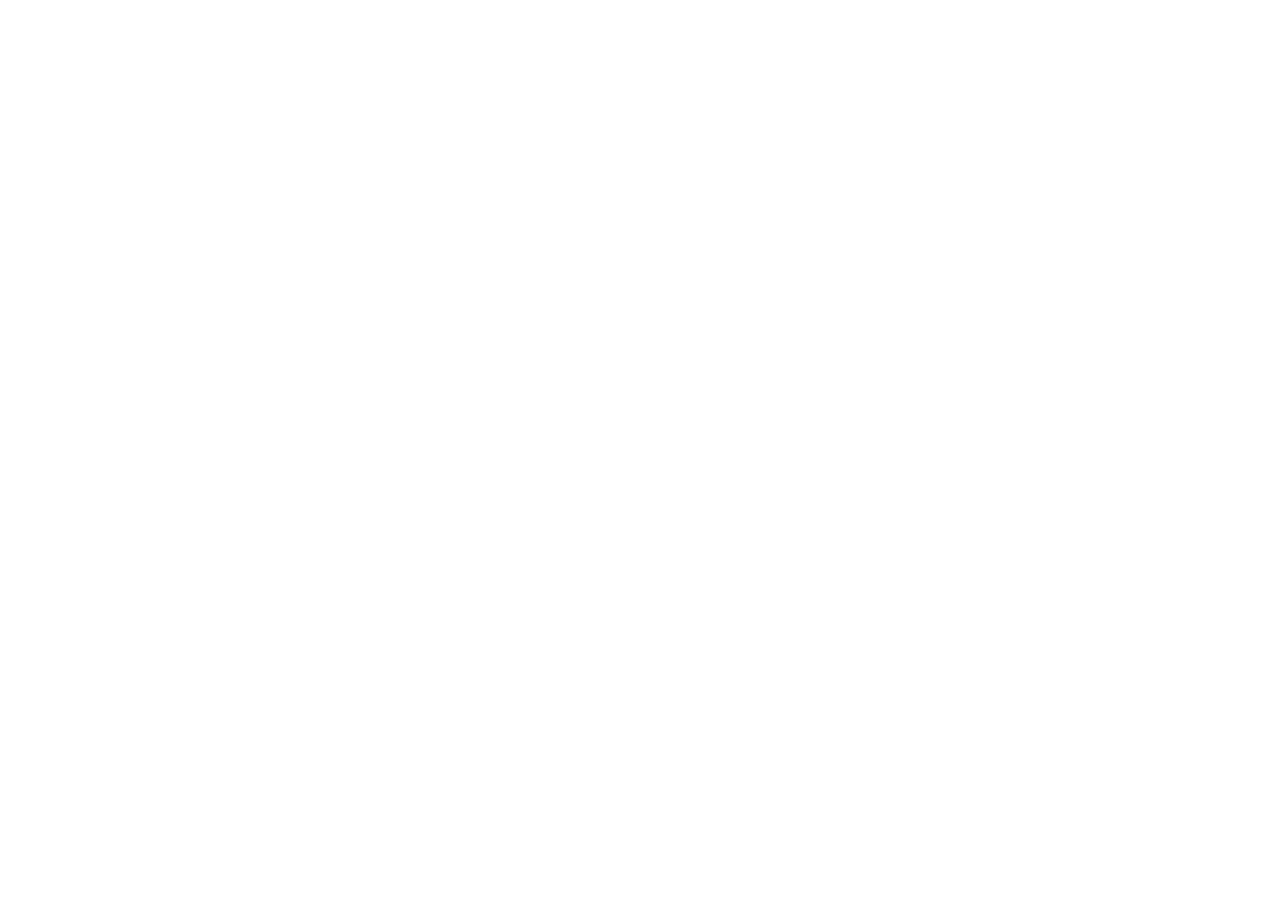
==== index.html @ 67db7e30 "feat: add source code to use in application" ====
<!doctype html>
<html lang="en">
  <head>
    <meta charset="UTF-8" />
    <meta name="viewport" content="width=device-width, initial-scale=1" />
    <title></title>
    <link href="./style.css" rel="stylesheet" />
  </head>
  <body>
    <nav></nav>
    <main></main>
    <footer></footer>
  </body>
</html>
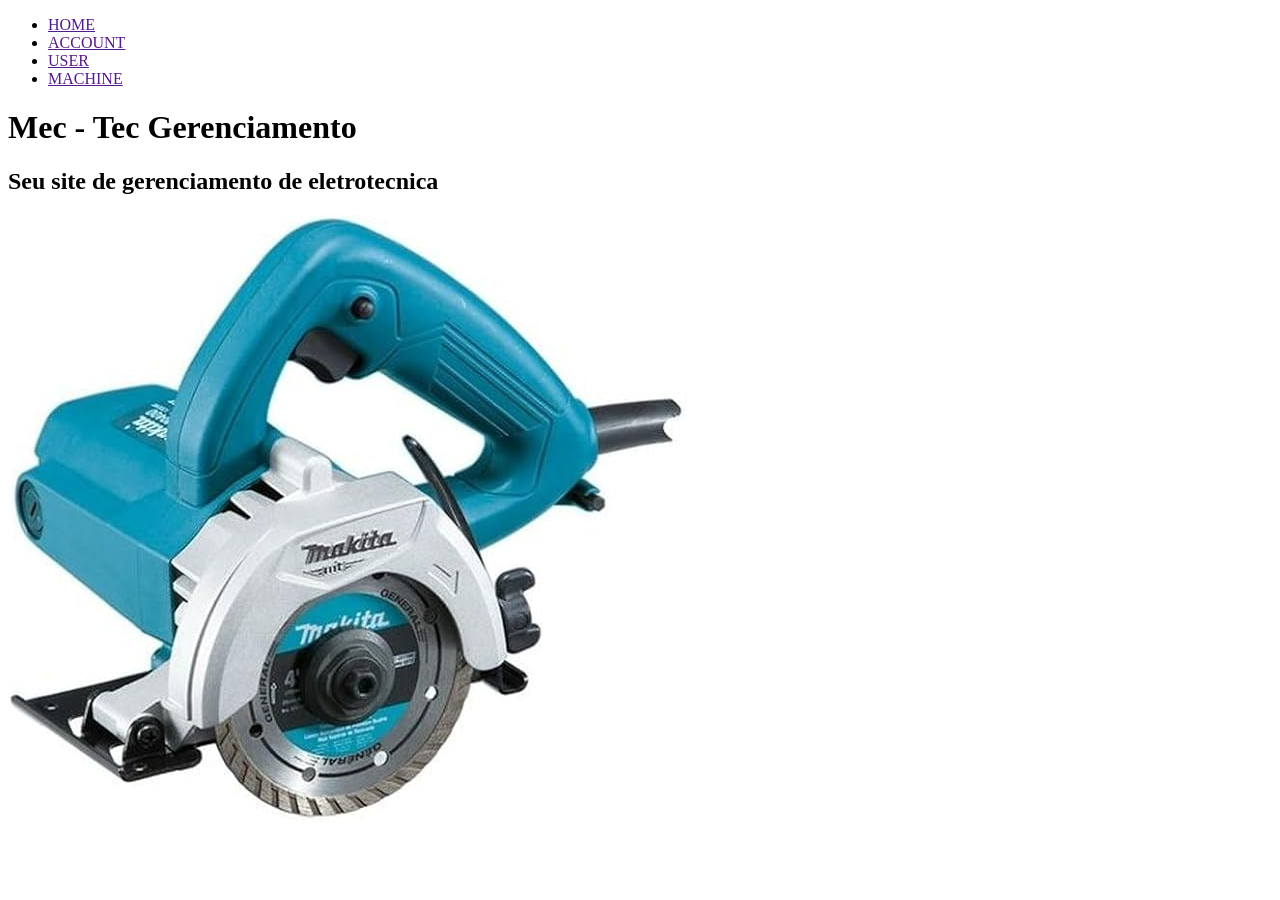
==== commit 36bcefb7: "feat: ne" ====
--- a/index.html
+++ b/index.html
@@ -7,8 +7,27 @@
     <link href="./style.css" rel="stylesheet" />
   </head>
   <body>
-    <nav></nav>
-    <main></main>
+    <nav>
+      <ul>
+        <li>
+          <a href=""><span>HOME</span></a>
+        </li>
+        <li>
+          <a href=""><span>ACCOUNT</span></a>
+        </li>
+        <li>
+          <a href=""><span>USER</span></a>
+        </li>
+        <li>
+          <a href=""><span>MACHINE</span></a>
+        </li>
+      </ul>
+    </nav>
+    <main>
+      <h1>Mec - Tec Gerenciamento</h1>
+      <h2>Seu site de gerenciamento de eletrotecnica</h2>
+      <img src="./public/img/makita.jpg" alt="Foto de uma makita" />
+    </main>
     <footer></footer>
   </body>
 </html>
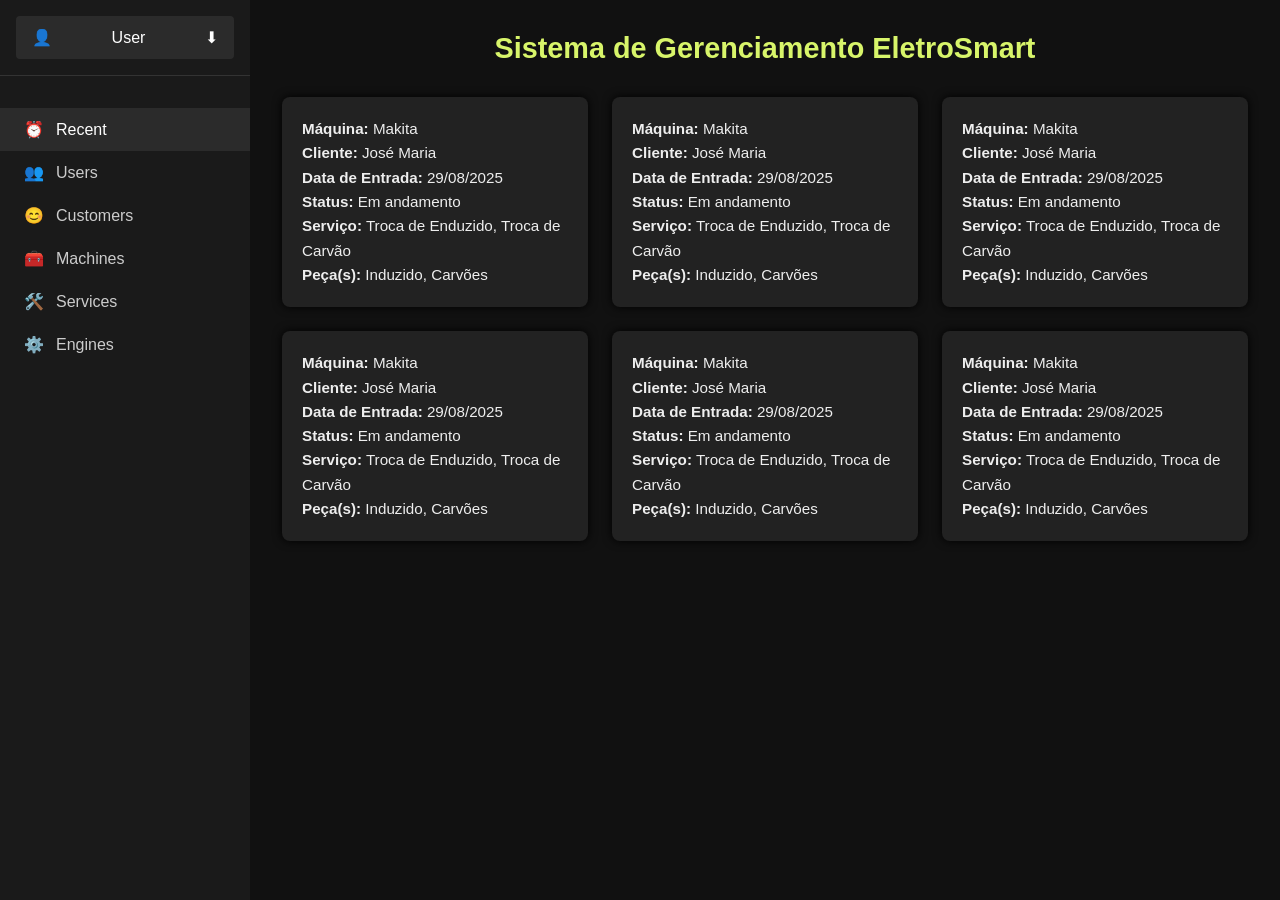
==== commit 8346ca50: "feat: add new style to use in home project" ====
--- a/index.html
+++ b/index.html
@@ -1,33 +1,88 @@
 <!doctype html>
-<html lang="en">
+<html lang="pt-BR">
   <head>
     <meta charset="UTF-8" />
-    <meta name="viewport" content="width=device-width, initial-scale=1" />
-    <title></title>
-    <link href="./style.css" rel="stylesheet" />
+    <meta name="viewport" content="width=device-width, initial-scale=1.0" />
+    <title>Sistema de Gerenciamento EletroSmart</title>
+    <link rel="stylesheet" href="style.css" />
   </head>
   <body>
-    <nav>
-      <ul>
-        <li>
-          <a href=""><span>HOME</span></a>
-        </li>
-        <li>
-          <a href=""><span>ACCOUNT</span></a>
-        </li>
-        <li>
-          <a href=""><span>USER</span></a>
-        </li>
-        <li>
-          <a href=""><span>MACHINE</span></a>
-        </li>
-      </ul>
-    </nav>
-    <main>
-      <h1>Mec - Tec Gerenciamento</h1>
-      <h2>Seu site de gerenciamento de eletrotecnica</h2>
-      <img src="./public/img/makita.jpg" alt="Foto de uma makita" />
+    <aside class="sidebar">
+      <div class="user-section">
+        <button class="user-btn">
+          <span class="icon">👤</span> User <span class="arrow">⬇</span>
+        </button>
+      </div>
+
+      <nav class="menu">
+        <ul>
+          <li class="active"><span class="icon">⏰</span> Recent</li>
+          <li><span class="icon">👥</span> Users</li>
+          <li><span class="icon">😊</span> Customers</li>
+          <li><span class="icon">🧰</span> Machines</li>
+          <li><span class="icon">🛠️</span> Services</li>
+          <li><span class="icon">⚙️</span> Engines</li>
+        </ul>
+      </nav>
+    </aside>
+
+    <main class="content">
+      <h1 class="title">Sistema de Gerenciamento EletroSmart</h1>
+      <section class="cards">
+        <div class="card">
+          <p><strong>Máquina:</strong> Makita</p>
+          <p><strong>Cliente:</strong> José Maria</p>
+          <p><strong>Data de Entrada:</strong> 29/08/2025</p>
+          <p><strong>Status:</strong> Em andamento</p>
+          <p><strong>Serviço:</strong> Troca de Enduzido, Troca de Carvão</p>
+          <p><strong>Peça(s):</strong> Induzido, Carvões</p>
+        </div>
+
+        <div class="card">
+          <p><strong>Máquina:</strong> Makita</p>
+          <p><strong>Cliente:</strong> José Maria</p>
+          <p><strong>Data de Entrada:</strong> 29/08/2025</p>
+          <p><strong>Status:</strong> Em andamento</p>
+          <p><strong>Serviço:</strong> Troca de Enduzido, Troca de Carvão</p>
+          <p><strong>Peça(s):</strong> Induzido, Carvões</p>
+        </div>
+
+        <div class="card">
+          <p><strong>Máquina:</strong> Makita</p>
+          <p><strong>Cliente:</strong> José Maria</p>
+          <p><strong>Data de Entrada:</strong> 29/08/2025</p>
+          <p><strong>Status:</strong> Em andamento</p>
+          <p><strong>Serviço:</strong> Troca de Enduzido, Troca de Carvão</p>
+          <p><strong>Peça(s):</strong> Induzido, Carvões</p>
+        </div>
+
+        <div class="card">
+          <p><strong>Máquina:</strong> Makita</p>
+          <p><strong>Cliente:</strong> José Maria</p>
+          <p><strong>Data de Entrada:</strong> 29/08/2025</p>
+          <p><strong>Status:</strong> Em andamento</p>
+          <p><strong>Serviço:</strong> Troca de Enduzido, Troca de Carvão</p>
+          <p><strong>Peça(s):</strong> Induzido, Carvões</p>
+        </div>
+
+        <div class="card">
+          <p><strong>Máquina:</strong> Makita</p>
+          <p><strong>Cliente:</strong> José Maria</p>
+          <p><strong>Data de Entrada:</strong> 29/08/2025</p>
+          <p><strong>Status:</strong> Em andamento</p>
+          <p><strong>Serviço:</strong> Troca de Enduzido, Troca de Carvão</p>
+          <p><strong>Peça(s):</strong> Induzido, Carvões</p>
+        </div>
+
+        <div class="card">
+          <p><strong>Máquina:</strong> Makita</p>
+          <p><strong>Cliente:</strong> José Maria</p>
+          <p><strong>Data de Entrada:</strong> 29/08/2025</p>
+          <p><strong>Status:</strong> Em andamento</p>
+          <p><strong>Serviço:</strong> Troca de Enduzido, Troca de Carvão</p>
+          <p><strong>Peça(s):</strong> Induzido, Carvões</p>
+        </div>
+      </section>
     </main>
-    <footer></footer>
   </body>
 </html>
--- a/style.css
+++ b/style.css
@@ -0,0 +1,102 @@
+* {
+  margin: 0;
+  padding: 0;
+  box-sizing: border-box;
+}
+
+body {
+  font-family: "Segoe UI", sans-serif;
+  background-color: #111;
+  color: #eee;
+  display: flex;
+  height: 100vh;
+}
+
+/* Sidebar */
+.sidebar {
+  width: 250px;
+  background-color: #1a1a1a;
+  display: flex;
+  flex-direction: column;
+  padding-top: 1rem;
+}
+
+.user-section {
+  padding: 0 1rem 1rem;
+  border-bottom: 1px solid #333;
+}
+
+.user-btn {
+  width: 100%;
+  background: #2b2b2b;
+  color: #fff;
+  border: none;
+  padding: 0.75rem 1rem;
+  border-radius: 4px;
+  font-size: 1rem;
+  display: flex;
+  justify-content: space-between;
+  align-items: center;
+  cursor: pointer;
+}
+
+.user-btn:hover {
+  background: #3a3a3a;
+}
+
+.menu {
+  flex-grow: 1;
+  margin-top: 2rem;
+}
+
+.menu ul {
+  list-style: none;
+}
+
+.menu li {
+  padding: 0.75rem 1.5rem;
+  font-size: 1rem;
+  color: #ccc;
+  display: flex;
+  align-items: center;
+  gap: 0.75rem;
+  cursor: pointer;
+  transition: background 0.3s;
+}
+
+.menu li:hover,
+.menu .active {
+  background-color: #2b2b2b;
+  color: #fff;
+}
+
+/* Main Content */
+.content {
+  flex: 1;
+  padding: 2rem;
+  overflow-y: auto;
+  background-color: #111;
+}
+
+.title {
+  text-align: center;
+  color: #d8f56a;
+  font-size: 1.8rem;
+  margin-bottom: 2rem;
+}
+
+/* Cards */
+.cards {
+  display: grid;
+  grid-template-columns: repeat(auto-fit, minmax(300px, 1fr));
+  gap: 1.5rem;
+}
+
+.card {
+  background-color: #222;
+  padding: 1.25rem;
+  border-radius: 8px;
+  box-shadow: 0 0 10px #000;
+  font-size: 0.95rem;
+  line-height: 1.6;
+}
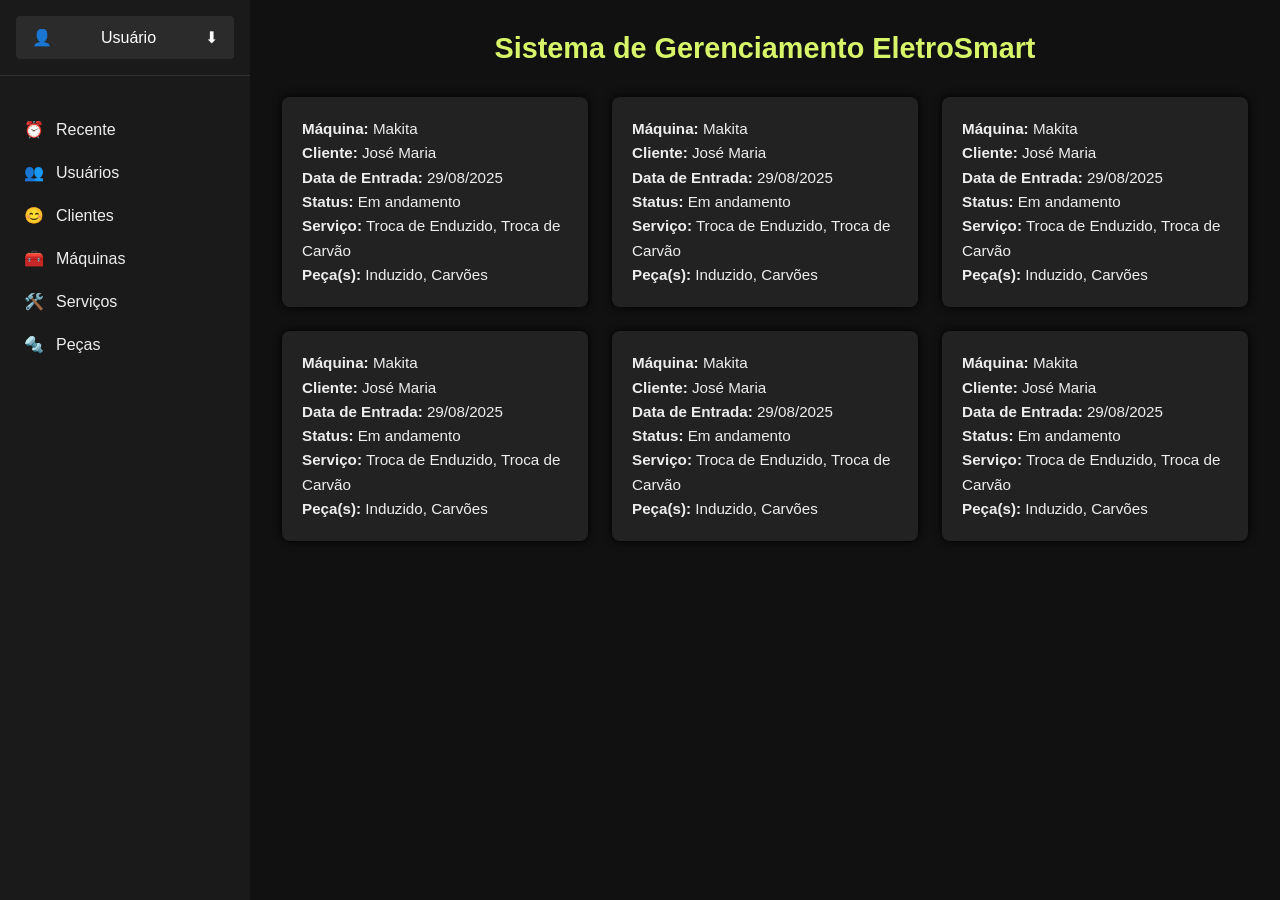
==== commit 3e817486: "feat: add html for use in project" ====
--- a/index.html
+++ b/index.html
@@ -4,24 +4,163 @@
     <meta charset="UTF-8" />
     <meta name="viewport" content="width=device-width, initial-scale=1.0" />
     <title>Sistema de Gerenciamento EletroSmart</title>
-    <link rel="stylesheet" href="style.css" />
+    <style>
+      * {
+        margin: 0;
+        padding: 0;
+        box-sizing: border-box;
+      }
+
+      body {
+        font-family: "Segoe UI", sans-serif;
+        background-color: #111;
+        color: #eee;
+        display: flex;
+        height: 100vh;
+      }
+
+      .sidebar {
+        width: 250px;
+        background-color: #1a1a1a;
+        display: flex;
+        flex-direction: column;
+        padding-top: 1rem;
+      }
+
+      .user-section {
+        padding: 0 1rem 1rem;
+        border-bottom: 1px solid #333;
+      }
+
+      .user-btn {
+        width: 100%;
+        background: #2b2b2b;
+        color: #fff;
+        border: none;
+        padding: 0.75rem 1rem;
+        border-radius: 4px;
+        font-size: 1rem;
+        display: flex;
+        justify-content: space-between;
+        align-items: center;
+        cursor: pointer;
+      }
+
+      .user-btn:hover {
+        background: #3a3a3a;
+      }
+
+      .menu {
+        flex-grow: 1;
+        margin-top: 2rem;
+      }
+
+      .menu ul {
+        list-style: none;
+      }
+
+      /* --- ESTILO DO MENU CORRIGIDO --- */
+
+      .menu li {
+        /* A 'li' agora só cuida do fundo no hover */
+        cursor: pointer;
+        transition: background 0.3s;
+      }
+
+      .menu li:hover,
+      .menu .active {
+        background-color: #2b2b2b;
+      }
+
+      /* Estilos aplicados diretamente ao link <a> */
+      .menu li a {
+        padding: 0.75rem 1.5rem;
+        font-size: 1rem;
+        color: #eee; /* Cor do texto do link */
+        text-decoration: none; /* Remove sublinhado */
+        display: flex; /* Para alinhar ícone e texto */
+        align-items: center;
+        gap: 0.75rem;
+      }
+
+      /* Garante que o texto fique branco no hover também */
+      .menu li:hover a,
+      .menu .active a {
+        color: #fff;
+      }
+
+      /* --- FIM DA CORREÇÃO --- */
+
+      /* Main Content */
+      .content {
+        flex: 1;
+        padding: 2rem;
+        overflow-y: auto;
+        background-color: #111;
+      }
+
+      .title {
+        text-align: center;
+        color: #d8f56a;
+        font-size: 1.8rem;
+        margin-bottom: 2rem;
+      }
+
+      /* Cards */
+      .cards {
+        display: grid;
+        grid-template-columns: repeat(auto-fit, minmax(300px, 1fr));
+        gap: 1.5rem;
+      }
+
+      .card {
+        background-color: #222;
+        padding: 1.25rem;
+        border-radius: 8px;
+        box-shadow: 0 0 10px #000;
+        font-size: 0.95rem;
+        line-height: 1.6;
+      }
+    </style>
   </head>
   <body>
     <aside class="sidebar">
       <div class="user-section">
         <button class="user-btn">
-          <span class="icon">👤</span> User <span class="arrow">⬇</span>
+          <span class="icon">👤</span> Usuário <span class="arrow">⬇</span>
         </button>
       </div>
 
       <nav class="menu">
         <ul>
-          <li class="active"><span class="icon">⏰</span> Recent</li>
-          <li><span class="icon">👥</span> Users</li>
-          <li><span class="icon">😊</span> Customers</li>
-          <li><span class="icon">🧰</span> Machines</li>
-          <li><span class="icon">🛠️</span> Services</li>
-          <li><span class="icon">⚙️</span> Engines</li>
+          <li>
+            <a class="w-full" href="/"><span class="icon">⏰</span> Recente</a>
+          </li>
+          <li>
+            <a class="w-full" href="/user"
+              ><span class="icon">👥</span> Usuários</a
+            >
+          </li>
+          <li>
+            <a class="w-full" href="/customer"
+              ><span class="icon">😊</span> Clientes</a
+            >
+          </li>
+          <li>
+            <a class="w-full" href="/machine"
+              ><span class="icon">🧰</span> Máquinas</a
+            >
+          </li>
+          <li>
+            <a class="w-full" href="/task"
+              ><span class="icon">🛠️</span> Serviços</a
+            >
+          </li>
+          <li>
+            <a class="w-full" href="/pieces"
+              ><span class="icon">🔩</span> Peças</a
+            >
+          </li>
         </ul>
       </nav>
     </aside>
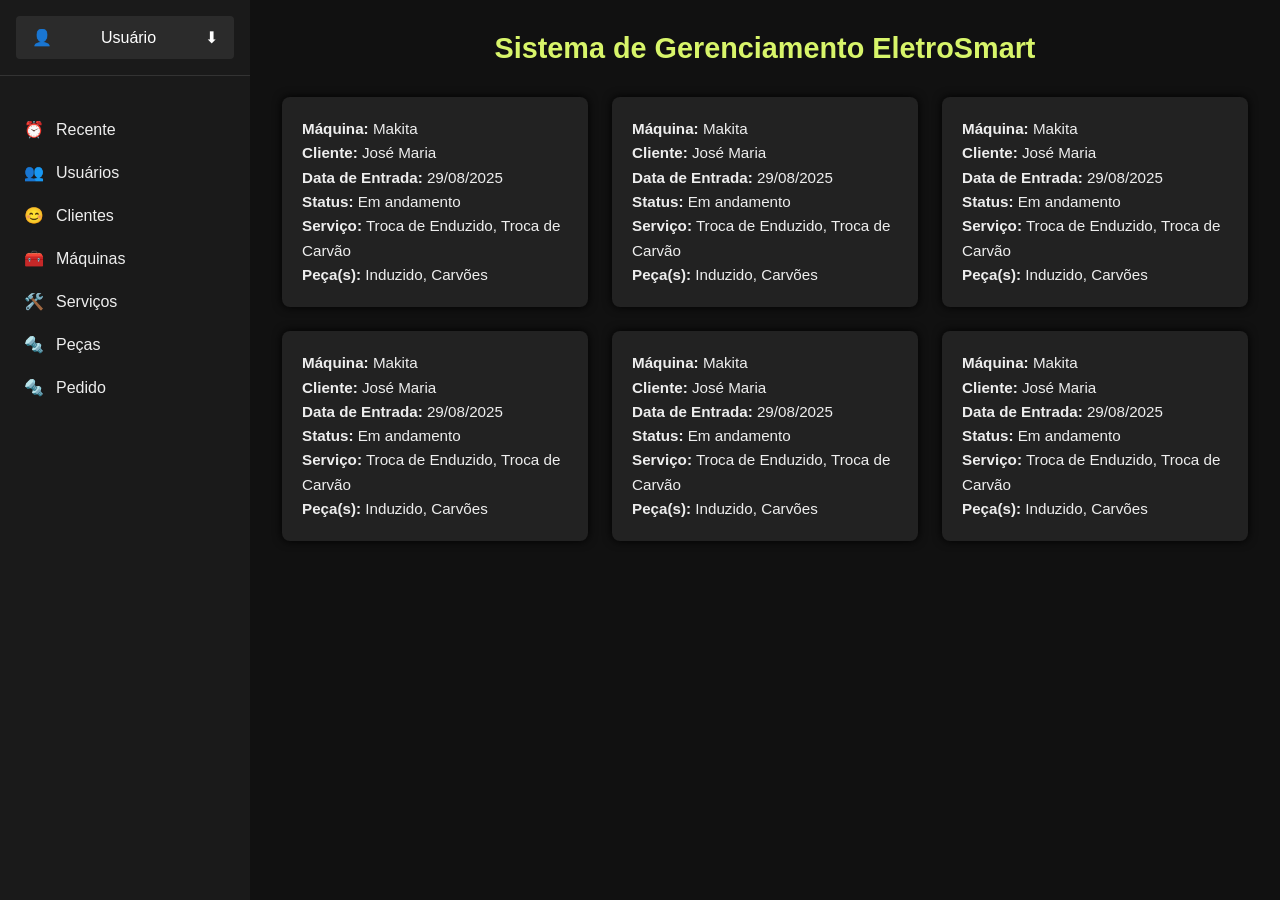
==== commit 29f3e7ec: "feat: corrige routes" ====
--- a/index.html
+++ b/index.html
@@ -134,31 +134,38 @@
       <nav class="menu">
         <ul>
           <li>
-            <a class="w-full" href="/"><span class="icon">⏰</span> Recente</a>
-          </li>
-          <li>
-            <a class="w-full" href="/user"
+            <a class="w-full" href="./index.html"
+              ><span class="icon">⏰</span> Recente</a
+            >
+          </li>
+          <li>
+            <a class="w-full" href="./user/index.html"
               ><span class="icon">👥</span> Usuários</a
             >
           </li>
           <li>
-            <a class="w-full" href="/customer"
+            <a class="w-full" href="./customer/index.html"
               ><span class="icon">😊</span> Clientes</a
             >
           </li>
           <li>
-            <a class="w-full" href="/machine"
+            <a class="w-full" href="./machine/index.html"
               ><span class="icon">🧰</span> Máquinas</a
             >
           </li>
           <li>
-            <a class="w-full" href="/task"
+            <a class="w-full" href="./task/index.html"
               ><span class="icon">🛠️</span> Serviços</a
             >
           </li>
           <li>
-            <a class="w-full" href="/pieces"
+            <a class="w-full" href="./piece/peca.html"
               ><span class="icon">🔩</span> Peças</a
+            >
+          </li>
+          <li>
+            <a class="w-full" href="./order/pedidos.html"
+              ><span class="icon">🔩</span> Pedido</a
             >
           </li>
         </ul>
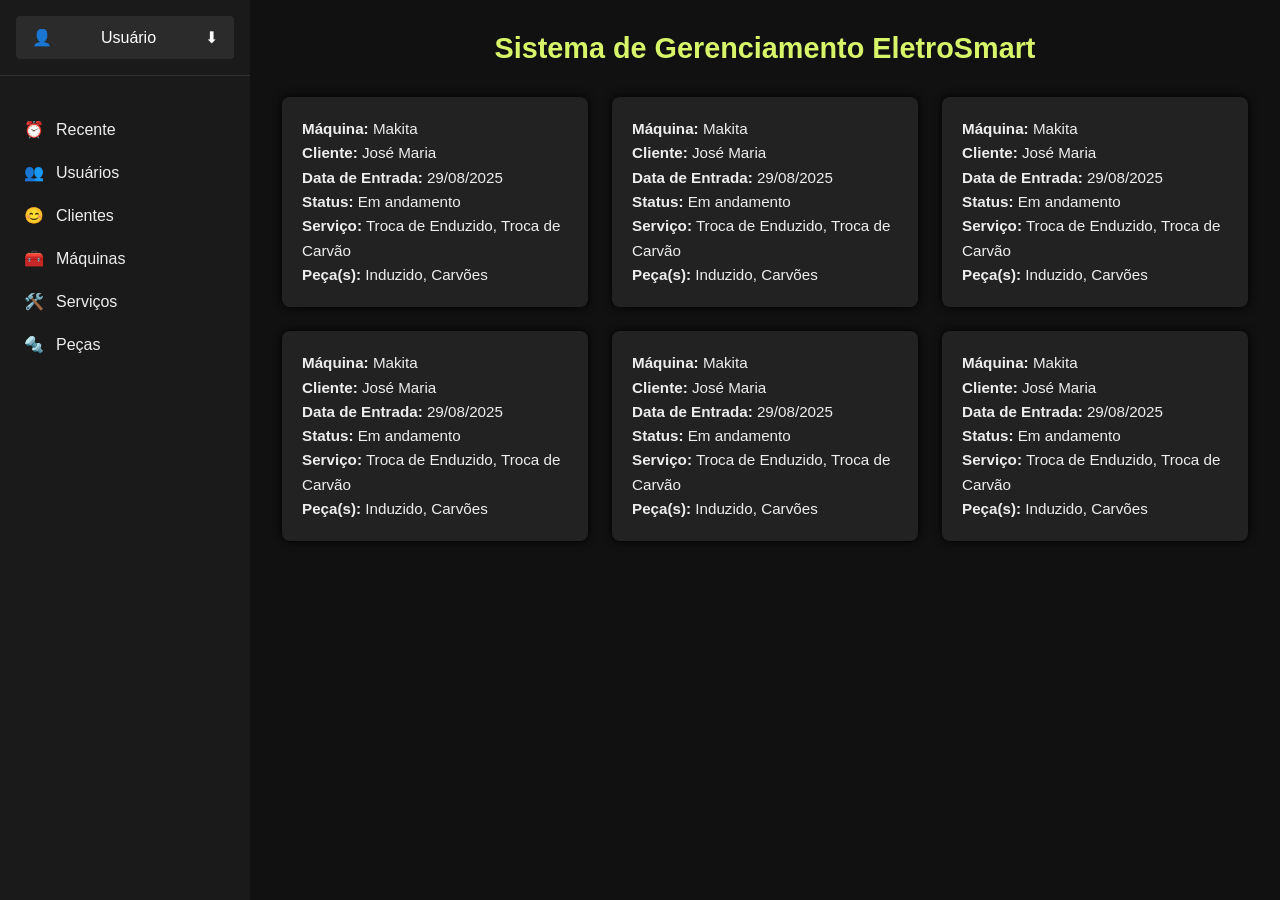
==== commit 872d05b3: "Merge pull request #7 from LuizFelipePSilva/devs/felipe Devs/felipe" ====
--- a/index.html
+++ b/index.html
@@ -134,38 +134,31 @@
       <nav class="menu">
         <ul>
           <li>
-            <a class="w-full" href="./index.html"
-              ><span class="icon">⏰</span> Recente</a
-            >
-          </li>
-          <li>
-            <a class="w-full" href="./user/index.html"
+            <a class="w-full" href="/"><span class="icon">⏰</span> Recente</a>
+          </li>
+          <li>
+            <a class="w-full" href="/user"
               ><span class="icon">👥</span> Usuários</a
             >
           </li>
           <li>
-            <a class="w-full" href="./customer/index.html"
+            <a class="w-full" href="/customer"
               ><span class="icon">😊</span> Clientes</a
             >
           </li>
           <li>
-            <a class="w-full" href="./machine/index.html"
+            <a class="w-full" href="/machine"
               ><span class="icon">🧰</span> Máquinas</a
             >
           </li>
           <li>
-            <a class="w-full" href="./task/index.html"
+            <a class="w-full" href="/task"
               ><span class="icon">🛠️</span> Serviços</a
             >
           </li>
           <li>
-            <a class="w-full" href="./piece/peca.html"
+            <a class="w-full" href="/pieces"
               ><span class="icon">🔩</span> Peças</a
-            >
-          </li>
-          <li>
-            <a class="w-full" href="./order/pedidos.html"
-              ><span class="icon">🔩</span> Pedido</a
             >
           </li>
         </ul>
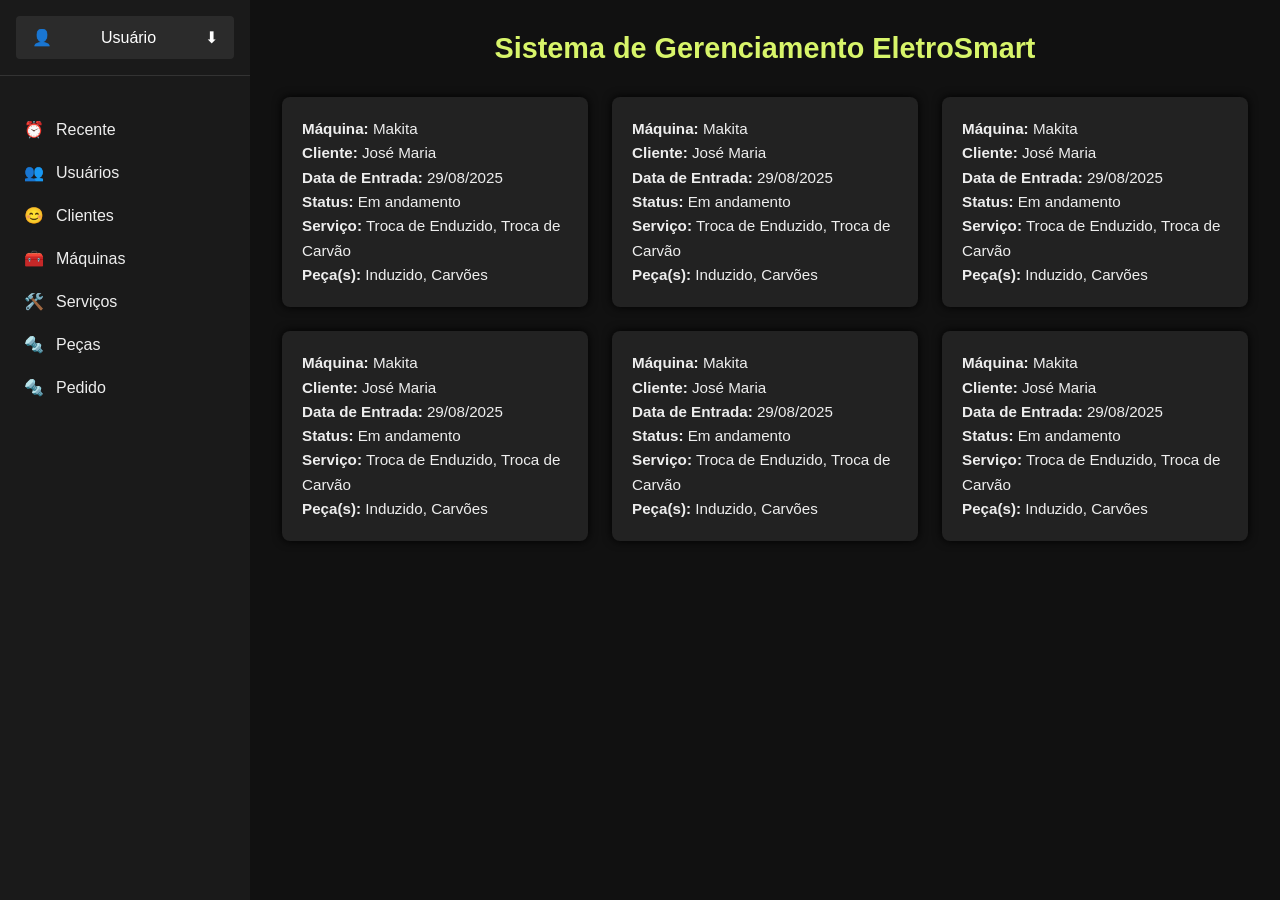
==== commit 54b66750: "Merge pull request #8 from LuizFelipePSilva/dev Dev" ====
--- a/index.html
+++ b/index.html
@@ -134,31 +134,38 @@
       <nav class="menu">
         <ul>
           <li>
-            <a class="w-full" href="/"><span class="icon">⏰</span> Recente</a>
-          </li>
-          <li>
-            <a class="w-full" href="/user"
+            <a class="w-full" href="./index.html"
+              ><span class="icon">⏰</span> Recente</a
+            >
+          </li>
+          <li>
+            <a class="w-full" href="./user/index.html"
               ><span class="icon">👥</span> Usuários</a
             >
           </li>
           <li>
-            <a class="w-full" href="/customer"
+            <a class="w-full" href="./customer/index.html"
               ><span class="icon">😊</span> Clientes</a
             >
           </li>
           <li>
-            <a class="w-full" href="/machine"
+            <a class="w-full" href="./machine/index.html"
               ><span class="icon">🧰</span> Máquinas</a
             >
           </li>
           <li>
-            <a class="w-full" href="/task"
+            <a class="w-full" href="./task/index.html"
               ><span class="icon">🛠️</span> Serviços</a
             >
           </li>
           <li>
-            <a class="w-full" href="/pieces"
+            <a class="w-full" href="./piece/peca.html"
               ><span class="icon">🔩</span> Peças</a
+            >
+          </li>
+          <li>
+            <a class="w-full" href="./order/pedidos.html"
+              ><span class="icon">🔩</span> Pedido</a
             >
           </li>
         </ul>
